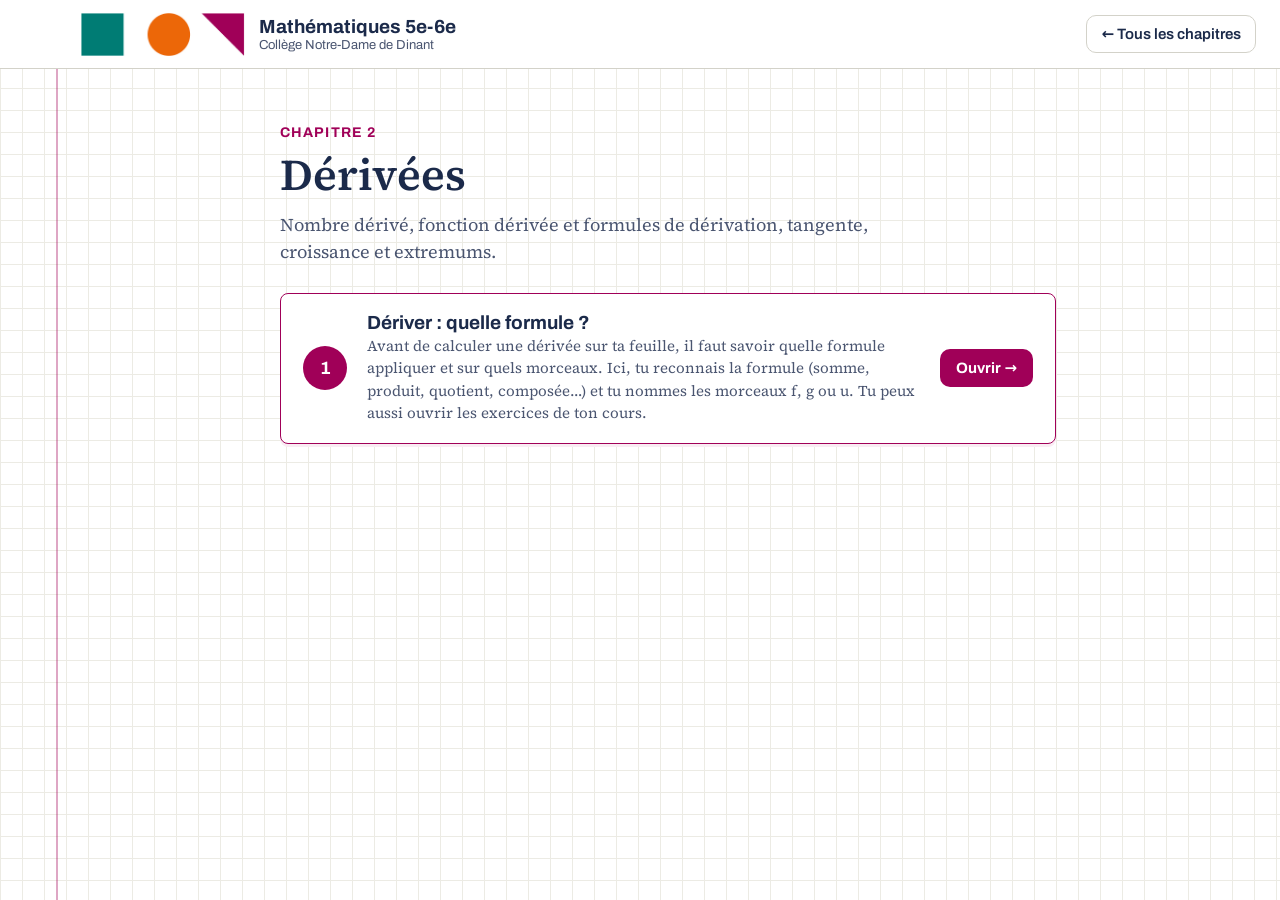
==== derivees/index.html @ f6c181f2 "Mise à jour du site (source : math@28c9f77 + modifications non enregistrées)" ====
<!DOCTYPE html>
<html lang="fr">
<head>
<meta charset="utf-8">
<meta name="viewport" content="width=device-width,initial-scale=1">
<title>Chapitre 2 : Dérivées · CNDD (5e-6e)</title>
<link rel="icon" type="image/svg+xml" href="data:image/svg+xml,%3Csvg%20xmlns%3D%22http%3A%2F%2Fwww.w3.org%2F2000%2Fsvg%22%20viewBox%3D%220%200%2032%2032%22%3E%3Crect%20width%3D%2215%22%20height%3D%2215%22%20rx%3D%223%22%20fill%3D%22%23007C74%22%2F%3E%3Crect%20x%3D%2217%22%20width%3D%2215%22%20height%3D%2215%22%20rx%3D%223%22%20fill%3D%22%23A00058%22%2F%3E%3Crect%20y%3D%2217%22%20width%3D%2215%22%20height%3D%2215%22%20rx%3D%223%22%20fill%3D%22%23EC6708%22%2F%3E%3Crect%20x%3D%2217%22%20y%3D%2217%22%20width%3D%2215%22%20height%3D%2215%22%20rx%3D%223%22%20fill%3D%22%233B5C76%22%2F%3E%3Cpath%20d%3D%22M7.5%203.5V11.5M3.5%207.5H11.5M20.5%207.5H28.5M4.7%2021.7L10.3%2027.3M10.3%2021.7L4.7%2027.3M20.5%2024.5H28.5%22%20stroke%3D%22%23fff%22%20stroke-width%3D%222.4%22%20stroke-linecap%3D%22round%22%2F%3E%3Ccircle%20cx%3D%2224.5%22%20cy%3D%2221%22%20r%3D%221.5%22%20fill%3D%22%23fff%22%2F%3E%3Ccircle%20cx%3D%2224.5%22%20cy%3D%2228%22%20r%3D%221.5%22%20fill%3D%22%23fff%22%2F%3E%3C%2Fsvg%3E">
<link rel="stylesheet" href="../site.css?v=500dfc6e">
</head>
<body>
<header>
  <a class="logo" href="../index.html" title="Accueil du site : tous les chapitres"><img src="../logo.png" alt="Logo du Collège Notre-Dame de Dinant"></a>
  <div class="marque"><b>Mathématiques 5e-6e</b><span>Collège Notre-Dame de Dinant</span></div>
  <nav aria-label="Navigation"><a href="../index.html">← Tous les chapitres</a></nav>
</header>
<main>
<div class="titre" style="--accent:#A00058"><span class="chap">Chapitre 2</span>
<h1>Dérivées</h1><p class="intro">Nombre dérivé, fonction dérivée et formules de dérivation, tangente, croissance et extremums.</p></div>
<ul class="liste" style="--accent:#A00058;--bg:#F9EDF3" aria-label="Outils du chapitre">
<li><a class="fiche" href="derivees.html">
    <span class="rond">1</span>
    <span class="texte"><b>Dériver : quelle formule ?</b><span>Avant de calculer une dérivée sur ta feuille, il faut savoir quelle formule appliquer et sur quels morceaux. Ici, tu reconnais la formule (somme, produit, quotient, composée…) et tu nommes les morceaux f, g ou u. Tu peux aussi ouvrir les exercices de ton cours.</span></span>
    <span class="etat">Ouvrir →</span></a></li>
</ul>
</main>
</body>
</html>
---- site.css ----
@font-face { font-family:'Archivo'; font-style:normal; font-weight:400; src:url([data-uri]) format('woff2'); }
@font-face { font-family:'Archivo'; font-style:normal; font-weight:600; src:url([data-uri]) format('woff2'); }
@font-face { font-family:'Archivo'; font-style:normal; font-weight:700; src:url([data-uri]) format('woff2'); }
@font-face { font-family:'Source Serif 4'; font-style:normal; font-weight:400; src:url([data-uri]) format('woff2'); }
@font-face { font-family:'Source Serif 4'; font-style:normal; font-weight:600; src:url([data-uri]) format('woff2'); }
:root{--ink:#1B2A4A;--ink2:#4A5570;--line:#D3D2C9;--grille:#ECEBE4;--marge:#A00058;
  --ui:'Archivo',system-ui,sans-serif;--serif:'Source Serif 4',Georgia,serif}
*{box-sizing:border-box}
body{margin:0;color:var(--ink);font:17px/1.5 var(--serif);-webkit-font-smoothing:antialiased;
  background-color:#fff;background-size:22px 22px;
  background-image:linear-gradient(var(--grille) 1px,transparent 1px),linear-gradient(90deg,var(--grille) 1px,transparent 1px)}
body::before{content:"";position:fixed;top:0;bottom:0;left:56px;width:2px;background:var(--marge);opacity:.35;z-index:-1;pointer-events:none}
header{position:sticky;top:0;z-index:5;display:flex;align-items:center;gap:14px;flex-wrap:wrap;
  padding:12px 24px 12px 80px;background:#fff;border-bottom:1px solid var(--line)}
header img{height:44px;display:block}
.marque{display:flex;flex-direction:column}
.marque b{font:700 19px/1.2 var(--ui)}
.marque span{font:500 13px var(--ui);color:var(--ink2)}
header nav{margin-left:auto}
header nav a{display:inline-block;font:600 15px var(--ui);color:var(--ink);text-decoration:none;padding:9px 14px;
  border:1.5px solid var(--line);border-radius:10px;background:#fff}
header nav a:hover{border-color:var(--ink2)}
main{max-width:880px;margin:0 auto;padding:56px 24px 64px 80px;display:flex;flex-direction:column;gap:28px}
.titre{display:flex;flex-direction:column;gap:10px}
.titre .chap{font:700 14px var(--ui);letter-spacing:.08em;text-transform:uppercase;color:var(--accent)}
h1{margin:0;font:600 44px/1.15 var(--serif)}
.intro{margin:0;font-size:18px;color:var(--ink2);max-width:620px}
.liste{display:flex;flex-direction:column;gap:14px;margin:0;padding:0;list-style:none}
.fiche{display:flex;align-items:center;gap:20px;padding:18px 22px;background:#fff;border:1px solid var(--line);
  border-radius:8px;color:var(--ink);text-decoration:none}
a.fiche{border:1.5px solid var(--accent);box-shadow:0 3px 0 var(--bg);transition:transform .15s,box-shadow .15s}
a.fiche:hover{transform:translateY(-2px);box-shadow:0 5px 0 var(--bg)}
.rond{flex:0 0 auto;width:44px;height:44px;border-radius:50%;display:flex;align-items:center;justify-content:center;
  font:700 18px var(--ui);background:var(--accent);color:#fff}
.texte{flex:1 1 0;min-width:0;display:flex;flex-direction:column;gap:2px}
.texte b{font:700 19px var(--ui)}
.texte span{font-size:15px;color:var(--ink2)}
.etat{flex:0 0 auto;font:700 15px var(--ui);color:var(--accent)}
a.fiche .etat{color:#fff;background:var(--accent);padding:10px 16px;border-radius:10px;white-space:nowrap}
a.fiche:hover .etat{box-shadow:0 3px 10px color-mix(in srgb,var(--accent) 35%,transparent)}
.bientot .rond{background:none;border:2px dashed var(--line);color:var(--ink2)}
.bientot b{color:var(--ink2)}
.bientot .etat{font:italic 400 15px var(--serif);color:var(--ink2)}
a:focus-visible{outline:3px solid var(--ink);outline-offset:3px}
.onglets{display:flex;flex-wrap:wrap;align-items:center;gap:8px;margin:10px 0 0 64px;font:500 14px var(--ui);color:var(--ink2)}
.onglets a{font:600 14px var(--ui);color:var(--c);background:#fff;border:1.5px solid var(--c);border-radius:999px;
  padding:5px 12px;text-decoration:none}
.onglets a:hover{background:var(--c);color:#fff}
.reprendre{display:flex;align-items:center;gap:14px;flex-wrap:wrap;padding:14px 18px;background:#fff;border:1.5px dashed var(--ink2);
  border-radius:8px;font:500 15px var(--ui);color:var(--ink2)}
.reprendre[hidden]{display:none}
.reprendre a{margin-left:auto;font:700 15px var(--ui);color:#fff;background:var(--ink);padding:9px 16px;border-radius:10px;text-decoration:none;white-space:nowrap}
.reprendre b{color:var(--ink)}
@media(max-width:560px){
  body::before{left:14px}
  header{padding:8px 14px 8px 28px}
  main{padding:28px 14px 40px 28px}
  h1{font-size:32px}
  .fiche{gap:14px;padding:14px 16px;flex-wrap:wrap}
  .texte{flex-basis:calc(100% - 58px)}
  .etat{margin-left:58px}
  .onglets{margin-left:0}
  .reprendre a{margin-left:0}
}
@media(prefers-reduced-motion:reduce){*{transition:none!important}}
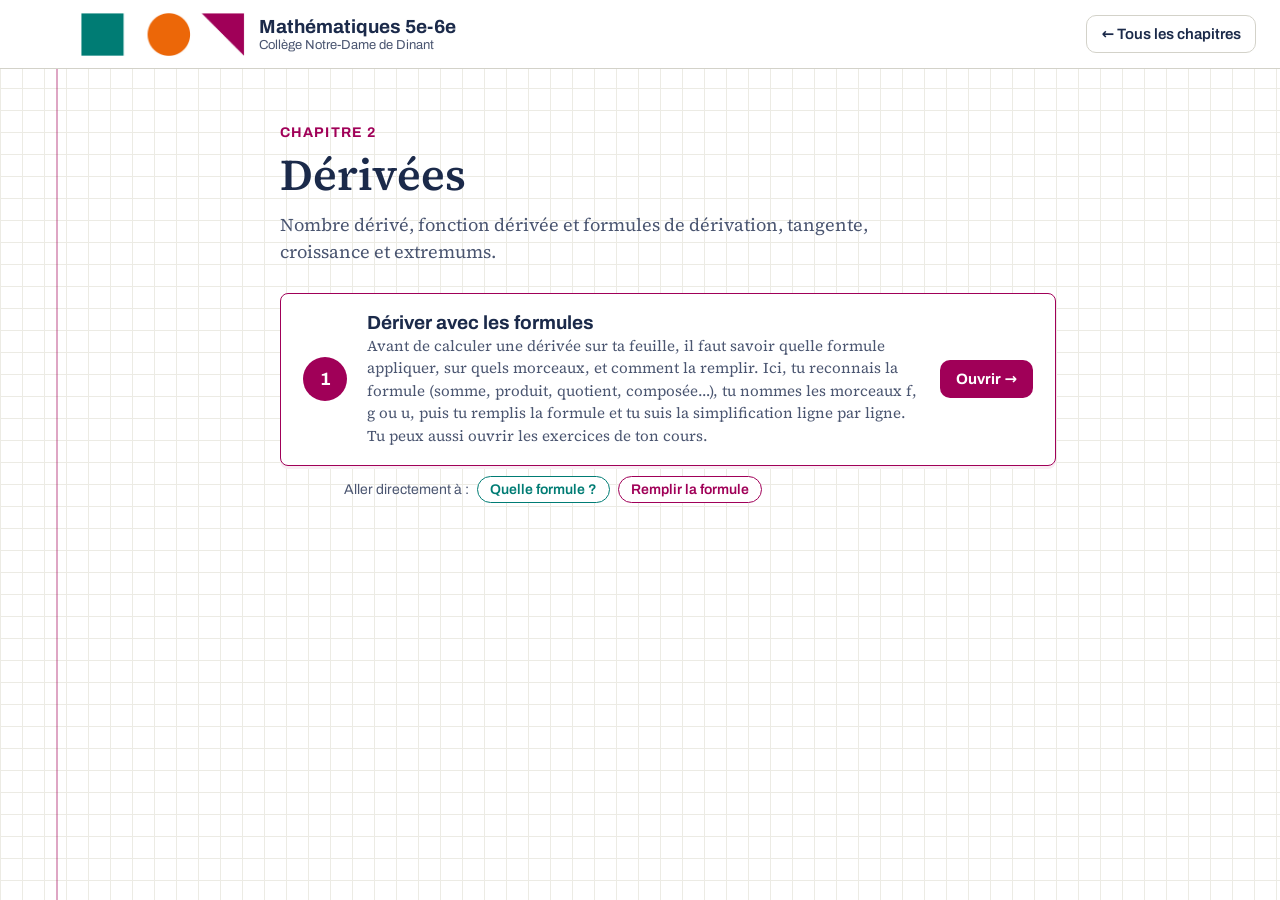
==== commit fc067ea7: "Mise à jour du site (source : math@74e4d02 + modifications non enregistrées)" ====
--- a/derivees/index.html
+++ b/derivees/index.html
@@ -19,8 +19,9 @@
 <ul class="liste" style="--accent:#A00058;--bg:#F9EDF3" aria-label="Outils du chapitre">
 <li><a class="fiche" href="derivees.html">
     <span class="rond">1</span>
-    <span class="texte"><b>Dériver : quelle formule ?</b><span>Avant de calculer une dérivée sur ta feuille, il faut savoir quelle formule appliquer et sur quels morceaux. Ici, tu reconnais la formule (somme, produit, quotient, composée…) et tu nommes les morceaux f, g ou u. Tu peux aussi ouvrir les exercices de ton cours.</span></span>
-    <span class="etat">Ouvrir →</span></a></li>
+    <span class="texte"><b>Dériver avec les formules</b><span>Avant de calculer une dérivée sur ta feuille, il faut savoir quelle formule appliquer, sur quels morceaux, et comment la remplir. Ici, tu reconnais la formule (somme, produit, quotient, composée…), tu nommes les morceaux f, g ou u, puis tu remplis la formule et tu suis la simplification ligne par ligne. Tu peux aussi ouvrir les exercices de ton cours.</span></span>
+    <span class="etat">Ouvrir →</span></a>
+    <nav class="onglets" aria-label="Onglets de Dériver avec les formules">Aller directement à : <a href="derivees.html#ex=formule" style="--c:#007C74">Quelle formule ?</a><a href="derivees.html#ex=remplir" style="--c:#A00058">Remplir la formule</a></nav></li>
 </ul>
 </main>
 </body>
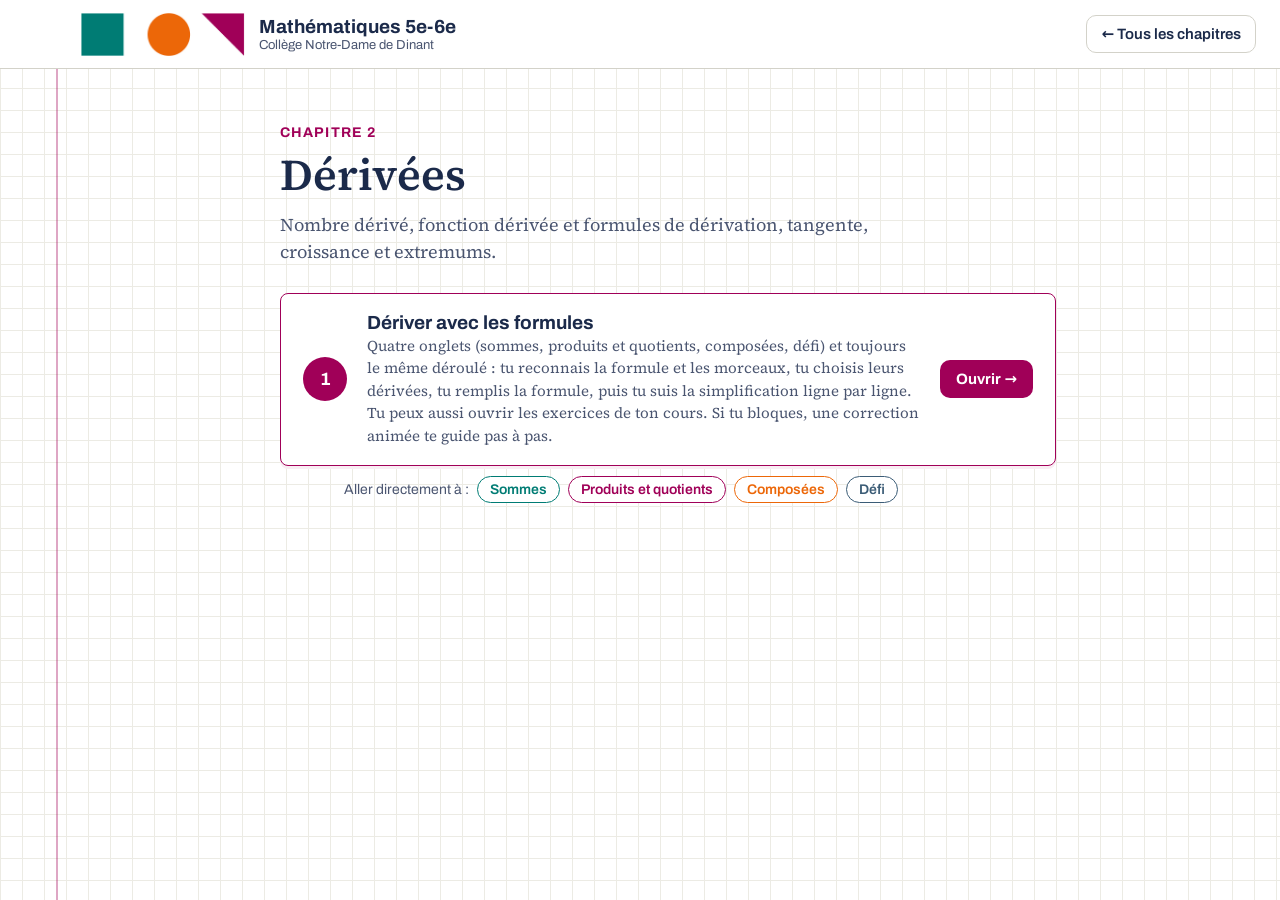
==== commit 2ca23ead: "Mise à jour du site (source : math@9564a4a)" ====
--- a/derivees/index.html
+++ b/derivees/index.html
@@ -19,9 +19,9 @@
 <ul class="liste" style="--accent:#A00058;--bg:#F9EDF3" aria-label="Outils du chapitre">
 <li><a class="fiche" href="derivees.html">
     <span class="rond">1</span>
-    <span class="texte"><b>Dériver avec les formules</b><span>Avant de calculer une dérivée sur ta feuille, il faut savoir quelle formule appliquer, sur quels morceaux, et comment la remplir. Ici, tu reconnais la formule (somme, produit, quotient, composée…), tu nommes les morceaux f, g ou u, puis tu remplis la formule et tu suis la simplification ligne par ligne. Tu peux aussi ouvrir les exercices de ton cours.</span></span>
+    <span class="texte"><b>Dériver avec les formules</b><span>Quatre onglets (sommes, produits et quotients, composées, défi) et toujours le même déroulé : tu reconnais la formule et les morceaux, tu choisis leurs dérivées, tu remplis la formule, puis tu suis la simplification ligne par ligne. Tu peux aussi ouvrir les exercices de ton cours. Si tu bloques, une correction animée te guide pas à pas.</span></span>
     <span class="etat">Ouvrir →</span></a>
-    <nav class="onglets" aria-label="Onglets de Dériver avec les formules">Aller directement à : <a href="derivees.html#ex=formule" style="--c:#007C74">Quelle formule ?</a><a href="derivees.html#ex=remplir" style="--c:#A00058">Remplir la formule</a></nav></li>
+    <nav class="onglets" aria-label="Onglets de Dériver avec les formules">Aller directement à : <a href="derivees.html#ex=somme" style="--c:#007C74">Sommes</a><a href="derivees.html#ex=prodquot" style="--c:#A00058">Produits et quotients</a><a href="derivees.html#ex=composee" style="--c:#EC6708">Composées</a><a href="derivees.html#ex=defi" style="--c:#3B5C76">Défi</a></nav></li>
 </ul>
 </main>
 </body>
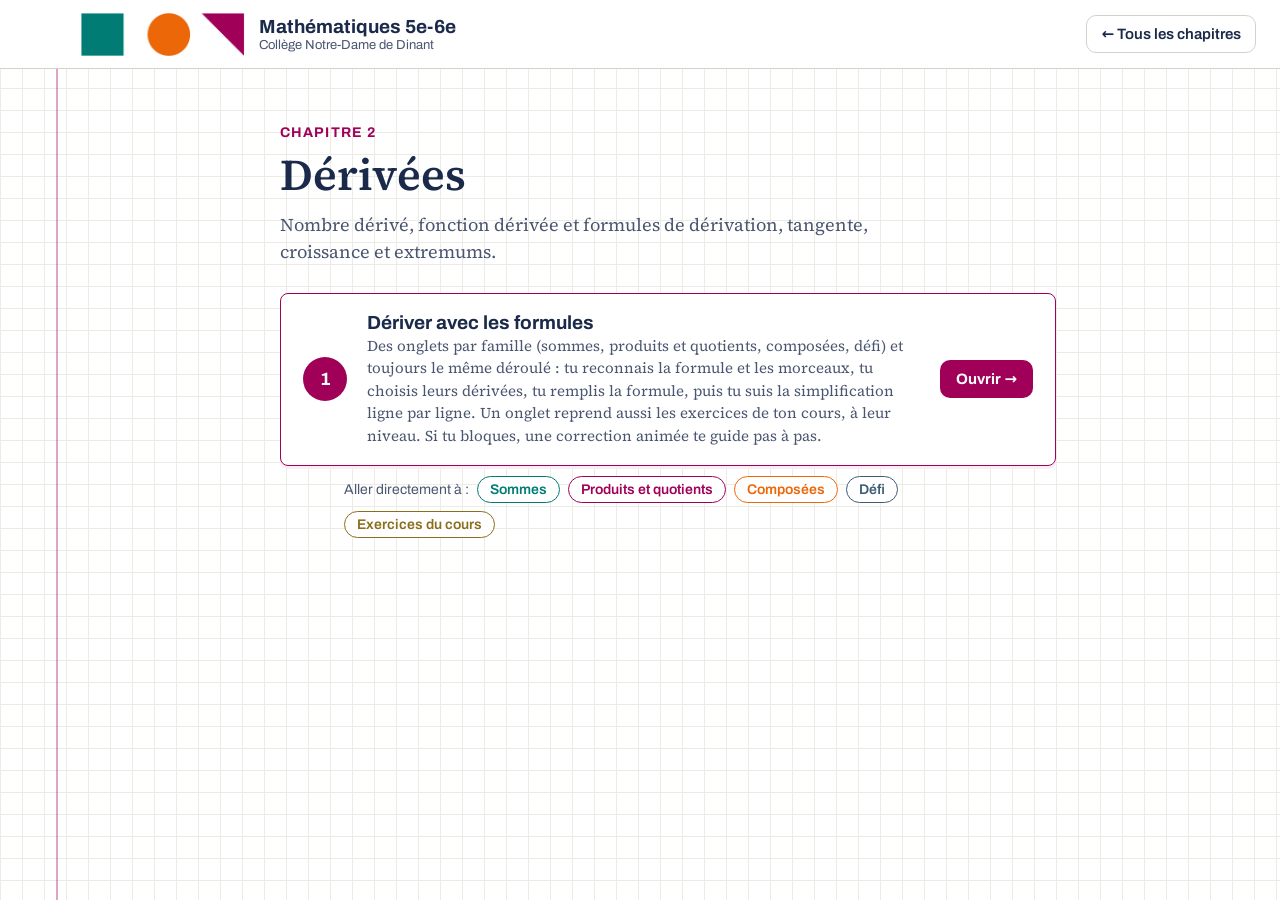
==== commit e8172b10: "Mise à jour du site (source : math@53e998b)" ====
--- a/derivees/index.html
+++ b/derivees/index.html
@@ -19,9 +19,9 @@
 <ul class="liste" style="--accent:#A00058;--bg:#F9EDF3" aria-label="Outils du chapitre">
 <li><a class="fiche" href="derivees.html">
     <span class="rond">1</span>
-    <span class="texte"><b>Dériver avec les formules</b><span>Quatre onglets (sommes, produits et quotients, composées, défi) et toujours le même déroulé : tu reconnais la formule et les morceaux, tu choisis leurs dérivées, tu remplis la formule, puis tu suis la simplification ligne par ligne. Tu peux aussi ouvrir les exercices de ton cours. Si tu bloques, une correction animée te guide pas à pas.</span></span>
+    <span class="texte"><b>Dériver avec les formules</b><span>Des onglets par famille (sommes, produits et quotients, composées, défi) et toujours le même déroulé : tu reconnais la formule et les morceaux, tu choisis leurs dérivées, tu remplis la formule, puis tu suis la simplification ligne par ligne. Un onglet reprend aussi les exercices de ton cours, à leur niveau. Si tu bloques, une correction animée te guide pas à pas.</span></span>
     <span class="etat">Ouvrir →</span></a>
-    <nav class="onglets" aria-label="Onglets de Dériver avec les formules">Aller directement à : <a href="derivees.html#ex=somme" style="--c:#007C74">Sommes</a><a href="derivees.html#ex=prodquot" style="--c:#A00058">Produits et quotients</a><a href="derivees.html#ex=composee" style="--c:#EC6708">Composées</a><a href="derivees.html#ex=defi" style="--c:#3B5C76">Défi</a></nav></li>
+    <nav class="onglets" aria-label="Onglets de Dériver avec les formules">Aller directement à : <a href="derivees.html#ex=somme" style="--c:#007C74">Sommes</a><a href="derivees.html#ex=prodquot" style="--c:#A00058">Produits et quotients</a><a href="derivees.html#ex=composee" style="--c:#EC6708">Composées</a><a href="derivees.html#ex=defi" style="--c:#3B5C76">Défi</a><a href="derivees.html#ex=cours" style="--c:#8A6D1D">Exercices du cours</a></nav></li>
 </ul>
 </main>
 </body>
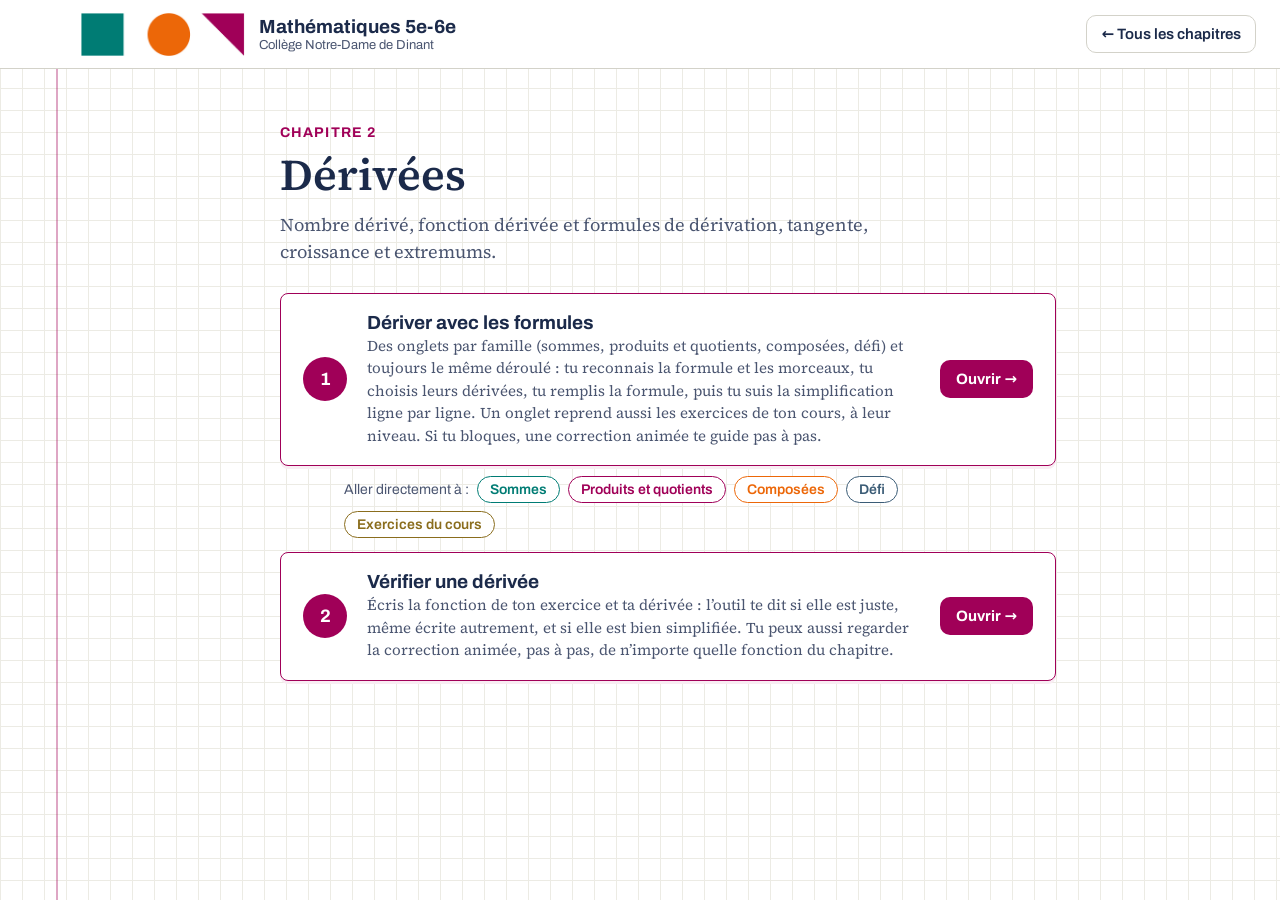
==== commit 9721b1ab: "Mise à jour du site (source : math@40b6395)" ====
--- a/derivees/index.html
+++ b/derivees/index.html
@@ -22,6 +22,10 @@
     <span class="texte"><b>Dériver avec les formules</b><span>Des onglets par famille (sommes, produits et quotients, composées, défi) et toujours le même déroulé : tu reconnais la formule et les morceaux, tu choisis leurs dérivées, tu remplis la formule, puis tu suis la simplification ligne par ligne. Un onglet reprend aussi les exercices de ton cours, à leur niveau. Si tu bloques, une correction animée te guide pas à pas.</span></span>
     <span class="etat">Ouvrir →</span></a>
     <nav class="onglets" aria-label="Onglets de Dériver avec les formules">Aller directement à : <a href="derivees.html#ex=somme" style="--c:#007C74">Sommes</a><a href="derivees.html#ex=prodquot" style="--c:#A00058">Produits et quotients</a><a href="derivees.html#ex=composee" style="--c:#EC6708">Composées</a><a href="derivees.html#ex=defi" style="--c:#3B5C76">Défi</a><a href="derivees.html#ex=cours" style="--c:#8A6D1D">Exercices du cours</a></nav></li>
+<li><a class="fiche" href="verifier.html">
+    <span class="rond">2</span>
+    <span class="texte"><b>Vérifier une dérivée</b><span>Écris la fonction de ton exercice et ta dérivée : l’outil te dit si elle est juste, même écrite autrement, et si elle est bien simplifiée. Tu peux aussi regarder la correction animée, pas à pas, de n’importe quelle fonction du chapitre.</span></span>
+    <span class="etat">Ouvrir →</span></a></li>
 </ul>
 </main>
 </body>
